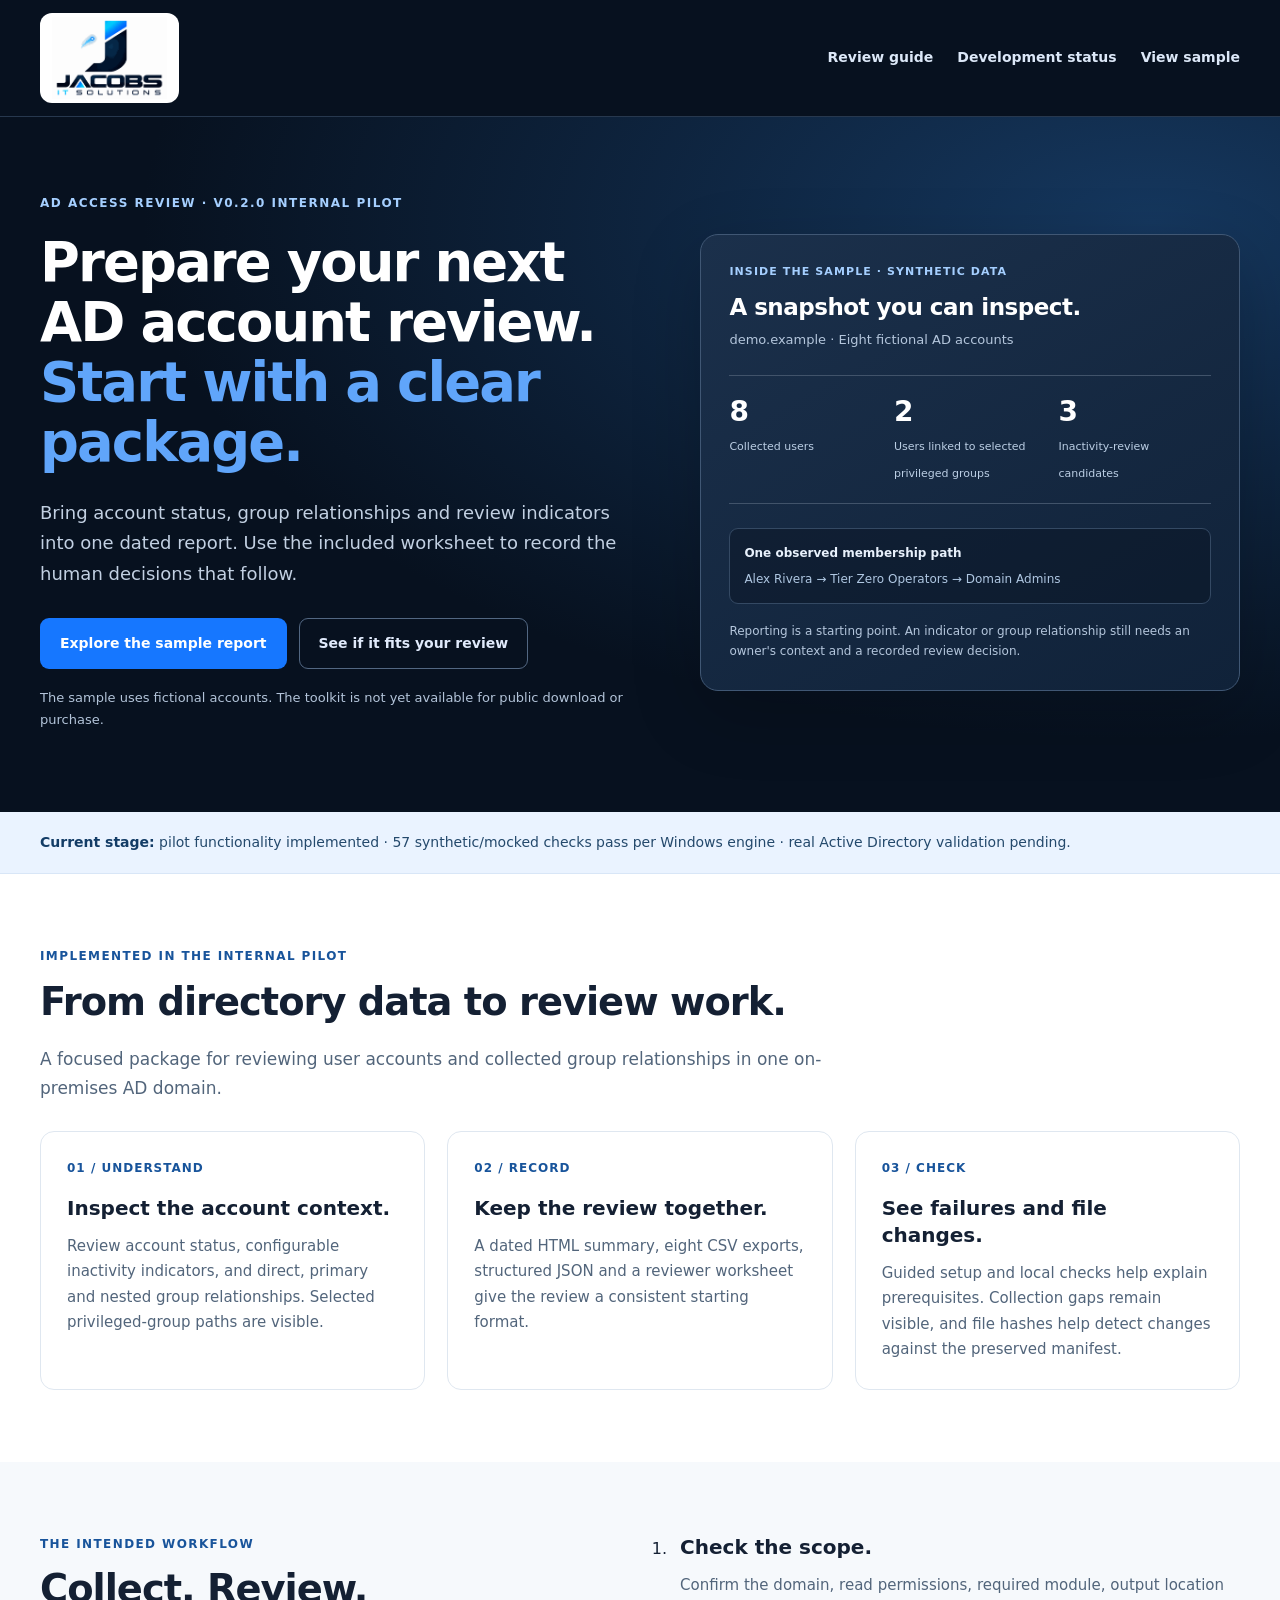
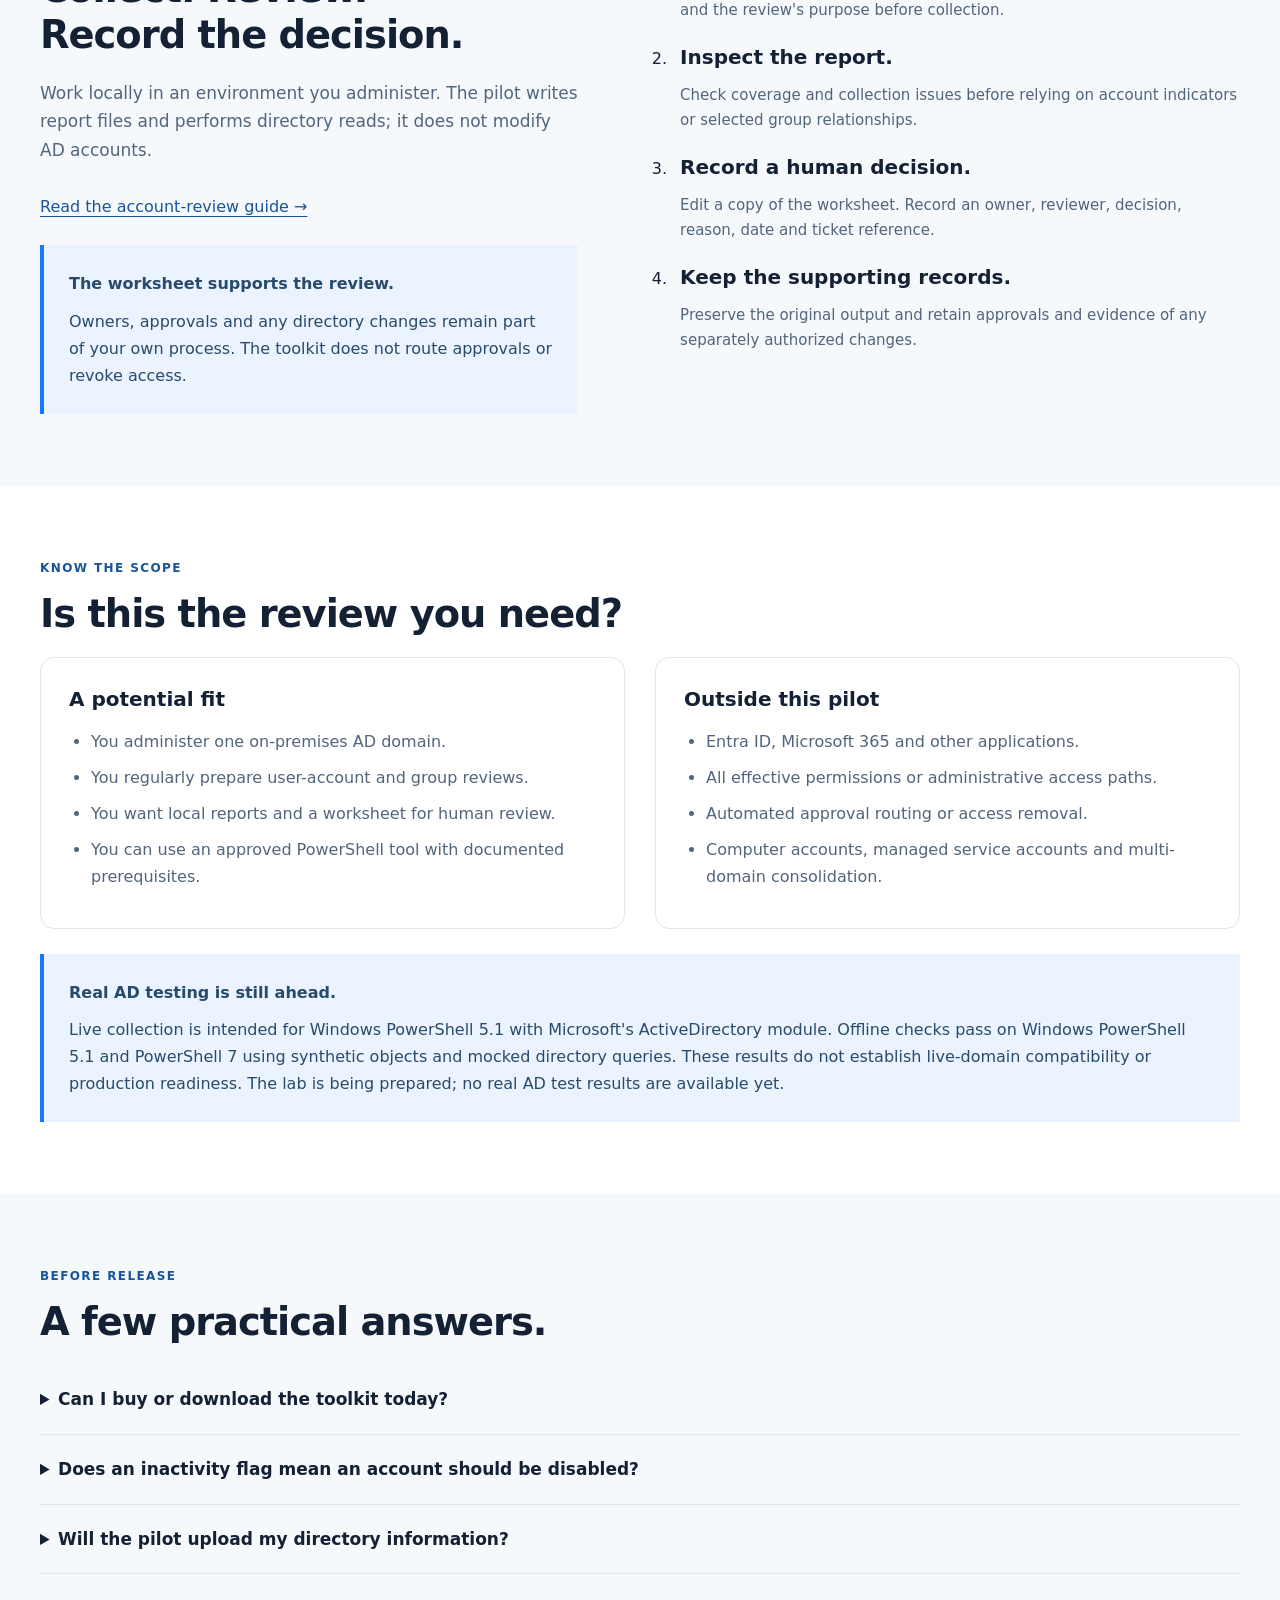
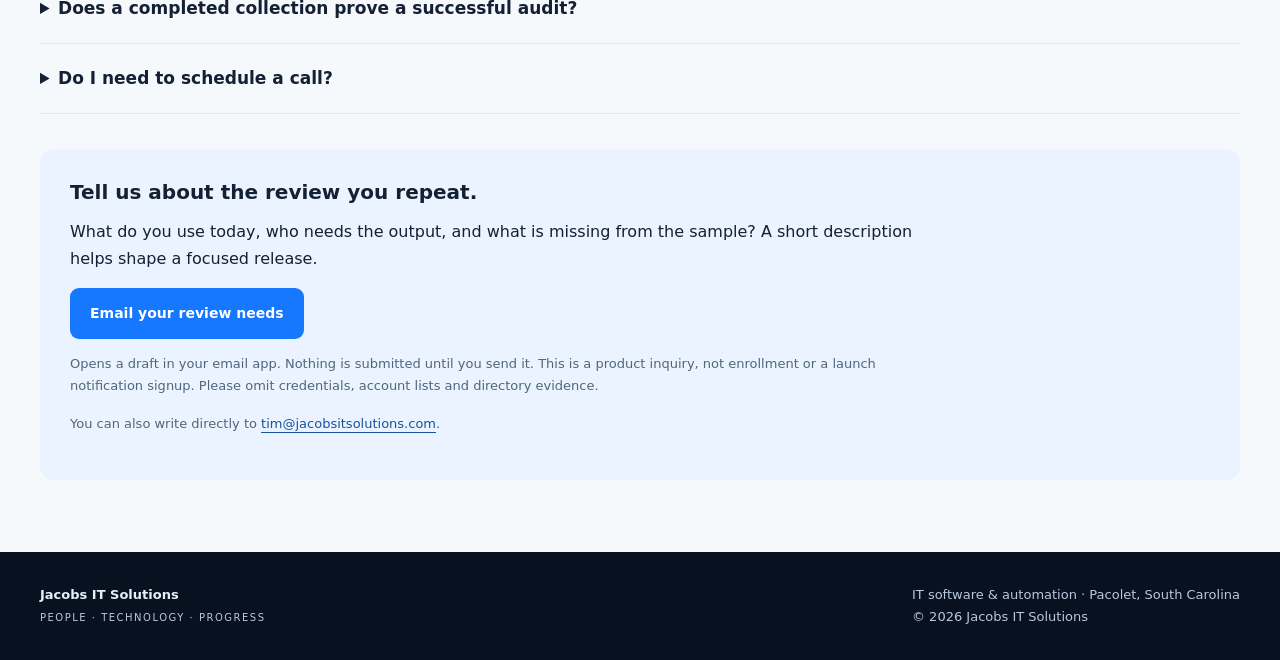
==== ad-access-review/index.html @ 7c457af1 "Publish AD Access Review product page and free account review guide" ====
<!doctype html>
<html lang="en"><head><meta charset="utf-8"><meta name="viewport" content="width=device-width,initial-scale=1">
<title>AD Account &amp; Group Review Toolkit | Jacobs IT Solutions</title>
<meta name="description" content="Explore AD Access Review: a local reporting package and reviewer worksheet for one Active Directory domain. Internal pilot; real AD testing and public release are pending.">
<meta name="theme-color" content="#07111f"><link rel="canonical" href="https://jacobsitsolutions.com/ad-access-review/">
<link rel="stylesheet" href="../launch.css"></head><body>
<a class="skip" href="#main">Skip to content</a>
<header><div class="wrap navigation"><a class="brand" href="../index.html" aria-label="Jacobs IT Solutions home"><img src="../animated-logo-1.gif" alt="Jacobs IT Solutions"></a><nav aria-label="Main navigation"><a href="../ad-account-review-guide/">Review guide</a><a class="optional" href="../index.html#roadmap">Development status</a><a href="../sample-report/report.html">View sample</a></nav></div></header>
<main id="main">
<section class="hero"><div class="wrap hero-grid"><div>
<div class="eyebrow">AD Access Review · v0.2.0 internal pilot</div>
<h1>Prepare your next<br>AD account review.<br><span class="highlight">Start with a clear package.</span></h1>
<p class="intro">Bring account status, group relationships and review indicators into one dated report. Use the included worksheet to record the human decisions that follow.</p>
<div class="actions"><a class="button" href="../sample-report/report.html">Explore the sample report</a><a class="button secondary" href="#fit">See if it fits your review</a></div>
<p class="fine">The sample uses fictional accounts. The toolkit is not yet available for public download or purchase.</p>
</div><aside class="preview" aria-label="Fictional sample output">
<div class="demo-label">Inside the sample · synthetic data</div><h2>A snapshot you can inspect.</h2><p>demo.example · Eight fictional AD accounts</p>
<div class="stats"><div><strong>8</strong><span>Collected users</span></div><div><strong>2</strong><span>Users linked to selected privileged groups</span></div><div><strong>3</strong><span>Inactivity-review candidates</span></div></div>
<div class="sample-path"><strong>One observed membership path</strong><span>Alex Rivera → Tier Zero Operators → Domain Admins</span></div>
<p class="sample-bottom">Reporting is a starting point. An indicator or group relationship still needs an owner's context and a recorded review decision.</p>
</aside></div></section>
<div class="status-band"><div class="wrap"><strong>Current stage:</strong> pilot functionality implemented · 57 synthetic/mocked checks pass per Windows engine · real Active Directory validation pending.</div></div>
<section class="content"><div class="wrap"><div class="label">Implemented in the internal pilot</div><h2>From directory data to review work.</h2><p class="lede">A focused package for reviewing user accounts and collected group relationships in one on-premises AD domain.</p>
<div class="feature-grid"><article class="feature"><div class="number">01 / UNDERSTAND</div><h3>Inspect the account context.</h3><p>Review account status, configurable inactivity indicators, and direct, primary and nested group relationships. Selected privileged-group paths are visible.</p></article><article class="feature"><div class="number">02 / RECORD</div><h3>Keep the review together.</h3><p>A dated HTML summary, eight CSV exports, structured JSON and a reviewer worksheet give the review a consistent starting format.</p></article><article class="feature"><div class="number">03 / CHECK</div><h3>See failures and file changes.</h3><p>Guided setup and local checks help explain prerequisites. Collection gaps remain visible, and file hashes help detect changes against the preserved manifest.</p></article></div></div></section>
<section class="content soft"><div class="wrap workflow"><div><div class="label">The intended workflow</div><h2>Collect. Review.<br>Record the decision.</h2><p class="lede">Work locally in an environment you administer. The pilot writes report files and performs directory reads; it does not modify AD accounts.</p><a href="../ad-account-review-guide/">Read the account-review guide →</a><div class="callout"><strong>The worksheet supports the review.</strong><p>Owners, approvals and any directory changes remain part of your own process. The toolkit does not route approvals or revoke access.</p></div></div><ol>
<li><h3>Check the scope.</h3><p>Confirm the domain, read permissions, required module, output location and the review's purpose before collection.</p></li>
<li><h3>Inspect the report.</h3><p>Check coverage and collection issues before relying on account indicators or selected group relationships.</p></li>
<li><h3>Record a human decision.</h3><p>Edit a copy of the worksheet. Record an owner, reviewer, decision, reason, date and ticket reference.</p></li>
<li><h3>Keep the supporting records.</h3><p>Preserve the original output and retain approvals and evidence of any separately authorized changes.</p></li>
</ol></div></section>
<section class="content" id="fit"><div class="wrap"><div class="label">Know the scope</div><h2>Is this the review you need?</h2><div class="scope"><div class="scope-box"><h3>A potential fit</h3><ul><li>You administer one on-premises AD domain.</li><li>You regularly prepare user-account and group reviews.</li><li>You want local reports and a worksheet for human review.</li><li>You can use an approved PowerShell tool with documented prerequisites.</li></ul></div><div class="scope-box"><h3>Outside this pilot</h3><ul><li>Entra ID, Microsoft 365 and other applications.</li><li>All effective permissions or administrative access paths.</li><li>Automated approval routing or access removal.</li><li>Computer accounts, managed service accounts and multi-domain consolidation.</li></ul></div></div><div class="callout"><strong>Real AD testing is still ahead.</strong><p>Live collection is intended for Windows PowerShell 5.1 with Microsoft's ActiveDirectory module. Offline checks pass on Windows PowerShell 5.1 and PowerShell 7 using synthetic objects and mocked directory queries. These results do not establish live-domain compatibility or production readiness. The lab is being prepared; no real AD test results are available yet.</p></div></div></section>
<section class="content soft" id="questions"><div class="wrap"><div class="label">Before release</div><h2>A few practical answers.</h2>
<details><summary>Can I buy or download the toolkit today?</summary><p>No. AD Access Review is an internal pilot. You can inspect the synthetic sample and use the free review-preparation guide and blank templates. A toolkit download, price and purchase link will follow validation and release preparation.</p></details>
<details><summary>Does an inactivity flag mean an account should be disabled?</summary><p>No. Replicated logon timestamps can be delayed or missing. Service accounts and emergency accounts need context. The indicators prompt a human review; they do not authorize removal.</p></details>
<details><summary>Will the pilot upload my directory information?</summary><p>The pilot writes local report files and implements no vendor-upload or telemetry workflow. Protect those files under your organization's access and retention rules.</p></details>
<details><summary>Does a completed collection prove a successful audit?</summary><p>No. Collection status describes the requested queries and modeled relationships within the stated scope. It does not establish security, compliance or completion of the human review. File hashes also do not authenticate an unsigned manifest.</p></details>
<details><summary>Do I need to schedule a call?</summary><p>No call is required to inspect the sample or ask a product question. Our direction is documented, self-service software with product questions by email.</p></details>
<div class="email-box"><h3>Tell us about the review you repeat.</h3><p>What do you use today, who needs the output, and what is missing from the sample? A short description helps shape a focused release.</p><a class="button" href="mailto:tim@jacobsitsolutions.com?subject=AD%20Access%20Review%20-%20product%20page%20feedback&amp;body=My%20current%20review%20method%3A%0AWho%20uses%20the%20output%3A%0AThe%20scope%20I%20need%3A%0AThe%20main%20gap%20in%20the%20sample%3A%0A">Email your review needs</a><p class="fine">Opens a draft in your email app. Nothing is submitted until you send it. This is a product inquiry, not enrollment or a launch notification signup. Please omit credentials, account lists and directory evidence.</p><p class="small">You can also write directly to <a href="mailto:tim@jacobsitsolutions.com">tim@jacobsitsolutions.com</a>.</p></div>
</div></section>
</main><footer><div class="wrap footer-content"><div><strong>Jacobs IT Solutions</strong><span class="footer-tag">PEOPLE · TECHNOLOGY · PROGRESS</span></div><div>IT software &amp; automation · Pacolet, South Carolina<br>© 2026 Jacobs IT Solutions</div></div></footer>
</body></html>
---- launch.css ----
:root{--navy:#07111f;--blue:#1677ff;--blue-light:#60a5fa;--text:#142033;--muted:#52657b;--border:#dfe7f0;--soft:#f6f9fc}
*{box-sizing:border-box;margin:0;padding:0}
html{scroll-behavior:smooth}
body{font-family:Inter,ui-sans-serif,system-ui,-apple-system,BlinkMacSystemFont,"Segoe UI",sans-serif;color:var(--text);background:#fff;line-height:1.7}
a{color:#18549b;text-underline-offset:4px}
img{max-width:100%}
button,a{touch-action:manipulation}
:focus-visible{outline:3px solid #60a5fa;outline-offset:5px}
.skip{position:absolute;top:-100px;left:16px;z-index:100;background:#fff;padding:12px}
.skip:focus{top:12px}
.wrap{width:min(1200px,calc(100% - 48px));margin:auto}
header{background:var(--navy);border-bottom:1px solid #27384e}
.navigation{min-height:116px;display:flex;align-items:center;justify-content:space-between;gap:25px;padding:12px 0}
.brand{display:block;flex-shrink:0;border-radius:12px;background:#fff;padding:4px 12px;line-height:0}
.brand img{height:82px;width:auto}
nav{display:flex;align-items:center;gap:24px}
nav a{color:#dce8f8;text-decoration:none;font-size:14px;font-weight:700}
nav a:hover{text-decoration:underline}
.eyebrow{font-size:12px;letter-spacing:1.5px;text-transform:uppercase;font-weight:800;color:#a5cfff;margin-bottom:20px}
.hero{padding:76px 0 80px;background:radial-gradient(ellipse at 90% 15%,#15375e 0,transparent 62%),var(--navy);color:white}
.hero-grid{display:grid;grid-template-columns:1.12fr 1fr;gap:56px;align-items:center}
h1{font-size:clamp(2.55rem,4.25vw,3.65rem);line-height:1.1;letter-spacing:-1.9px;max-width:740px;margin-bottom:25px}
.highlight{color:var(--blue-light)}
.intro{font-size:18px;color:#c2d0e2;max-width:650px}
.actions{display:flex;gap:12px;flex-wrap:wrap;margin:28px 0 18px}
.button{display:inline-flex;align-items:center;justify-content:center;padding:13px 19px;border-radius:9px;background:var(--blue);color:#fff;text-decoration:none;font-weight:750;font-size:14px;min-height:48px;border:1px solid transparent}
.button:hover{background:#0966df}
.button.secondary{background:transparent;border-color:#526782;color:#e0eafb}
.button.outline{background:white;border-color:#b6cce7;color:#18549b}
.fine{font-size:13px;color:#b3c4d9;max-width:620px}
.preview{border:1px solid #405774;border-radius:18px;background:linear-gradient(150deg,#1b304b,#102239);box-shadow:0 22px 70px #0003;padding:28px;min-width:0}
.demo-label{color:#a5cfff;font-size:11px;font-weight:850;letter-spacing:1.1px;text-transform:uppercase}
.preview h2{font-size:23px;line-height:1.3;margin:12px 0 6px;letter-spacing:-.5px}
.preview p{color:#b4c6dc;font-size:13px}
.stats{display:grid;grid-template-columns:repeat(3,1fr);gap:12px;margin:24px 0;border-top:1px solid #41536a;border-bottom:1px solid #41536a;padding:18px 0}
.stats strong{display:block;color:#fff;font-size:28px;line-height:1.3}
.stats span{font-size:11px;color:#bbcee4}
.sample-path{padding:14px;background:#07111f6e;border:1px solid #344963;border-radius:9px;font-size:12px;overflow-wrap:anywhere}
.sample-path strong{display:block;color:#e8f1fc;margin-bottom:5px}
.sample-path span{color:#afc7e2}
.sample-bottom{margin-top:17px!important;font-size:12px!important}
.status-band{background:#eaf3ff;border-bottom:1px solid #d8e6f7;padding:19px 0;font-size:14px;color:#24496c}
.status-band strong{color:#133c66}
section.content{padding:72px 0}
.soft{background:var(--soft)}
.label{color:#18549b;font-size:12px;letter-spacing:1.4px;font-weight:850;text-transform:uppercase;margin-bottom:12px}
h2{font-size:clamp(1.85rem,3vw,2.6rem);line-height:1.2;letter-spacing:-1px;margin-bottom:20px}
h3{font-size:20px;line-height:1.35;margin-bottom:12px}
.lede{color:var(--muted);max-width:810px;font-size:17px;margin-bottom:28px}
.feature-grid{display:grid;grid-template-columns:repeat(3,minmax(0,1fr));gap:22px}
.feature{border:1px solid var(--border);border-radius:14px;padding:26px;background:#fff}
.feature p{color:var(--muted);font-size:15px}
.number{font-size:12px;color:#18549b;font-weight:850;letter-spacing:1px;margin-bottom:17px}
.workflow{display:grid;grid-template-columns:1fr 1.1fr;gap:70px;align-items:start}
.workflow ol{padding-left:24px}
.workflow li{padding:0 0 20px 8px}
.workflow li p{color:var(--muted);font-size:15px}
.callout{padding:25px;border-left:4px solid var(--blue);background:#eaf3ff;margin-top:25px;color:#294b6b}
.callout p{margin-top:10px}
.scope{display:grid;grid-template-columns:1fr 1fr;gap:30px}
.scope-box{border:1px solid var(--border);padding:28px;border-radius:14px}
.scope-box p{color:var(--muted)}
ul{padding-left:22px}
.scope-box ul{color:var(--muted);margin-top:15px}
.scope-box li{margin-bottom:9px}
details{border-bottom:1px solid var(--border);padding:20px 0}
summary{font-weight:750;font-size:17px;cursor:pointer}
details p{margin-top:13px;color:var(--muted);max-width:850px}
.email-box{margin-top:35px;padding:30px;border-radius:14px;background:#eaf3ff}
.email-box p{max-width:850px;margin-bottom:15px}
.email-box .fine{color:#52657b;margin-top:14px}
footer{padding:32px 0;background:var(--navy);color:#b8c9de;font-size:13px}
.footer-content{display:flex;justify-content:space-between;gap:25px;align-items:center}
.footer-content strong{color:#e6eef8;display:block}
.footer-tag{font-size:10px;letter-spacing:1.5px}
.article-head{max-width:850px}
.article-head h1{font-size:clamp(2.4rem,5vw,3.8rem)}
.article-grid{display:grid;grid-template-columns:minmax(0,800px) 270px;gap:70px;align-items:start}
.article section{padding:0 0 36px;margin-bottom:28px;border-bottom:1px solid var(--border);scroll-margin-top:20px}
.article h2{font-size:28px;letter-spacing:-.5px}
.article p{margin-bottom:15px;color:#3e536b}
.article li{margin-bottom:10px;color:#3e536b}
.article-aside{position:sticky;top:25px;background:var(--soft);border:1px solid var(--border);padding:23px;border-radius:14px;font-size:14px}
.article-aside ul{list-style:none;padding:0}
.article-aside li{margin:10px 0}
.download-row{display:flex;flex-wrap:wrap;gap:12px;margin:25px 0}
.small{font-size:13px;color:var(--muted)}
@media(max-width:1000px){.hero-grid{gap:30px}.hero{padding:55px 0}.feature-grid{grid-template-columns:1fr}.workflow{gap:35px}.article-grid{grid-template-columns:1fr;gap:0}.article-aside{position:static;margin-bottom:30px;grid-row:1}}
@media(max-width:730px){.wrap{width:calc(100% - 36px)}.navigation{min-height:88px;gap:12px}.brand{padding:4px 8px}.brand img{height:56px}nav{gap:14px}nav a{font-size:12px}nav .optional{display:none}.hero-grid,.workflow,.scope{grid-template-columns:1fr}.hero{padding:43px 0 45px}.hero-grid{gap:33px}h1{font-size:2.65rem;letter-spacing:-1.3px}.intro{font-size:17px}.preview{padding:22px}.actions{gap:10px}.button{padding:12px 15px}section.content{padding:48px 0}.stats{gap:8px}.footer-content{flex-direction:column;align-items:flex-start}.email-box{padding:23px}.article section{scroll-margin-top:15px}.article-head h1{font-size:2.6rem}.scope{gap:20px}}
@media(prefers-reduced-motion:reduce){html{scroll-behavior:auto}}
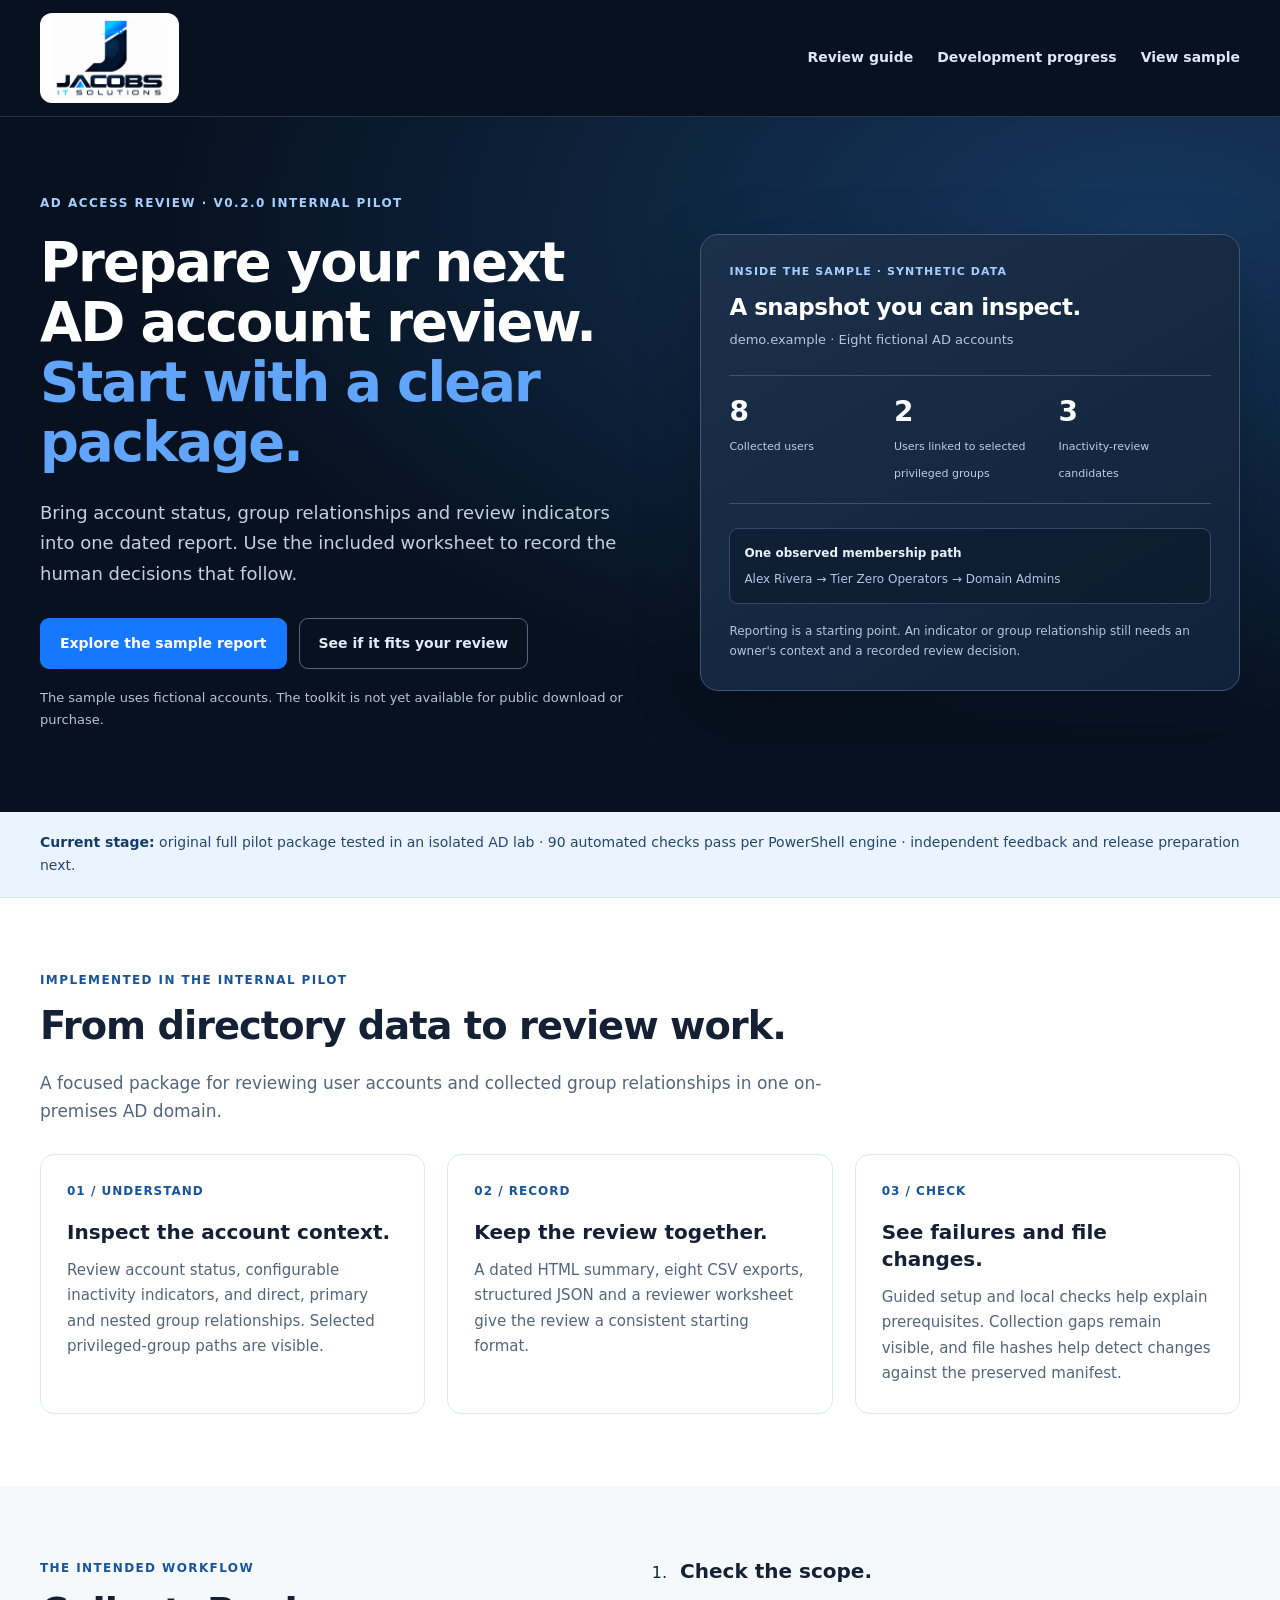
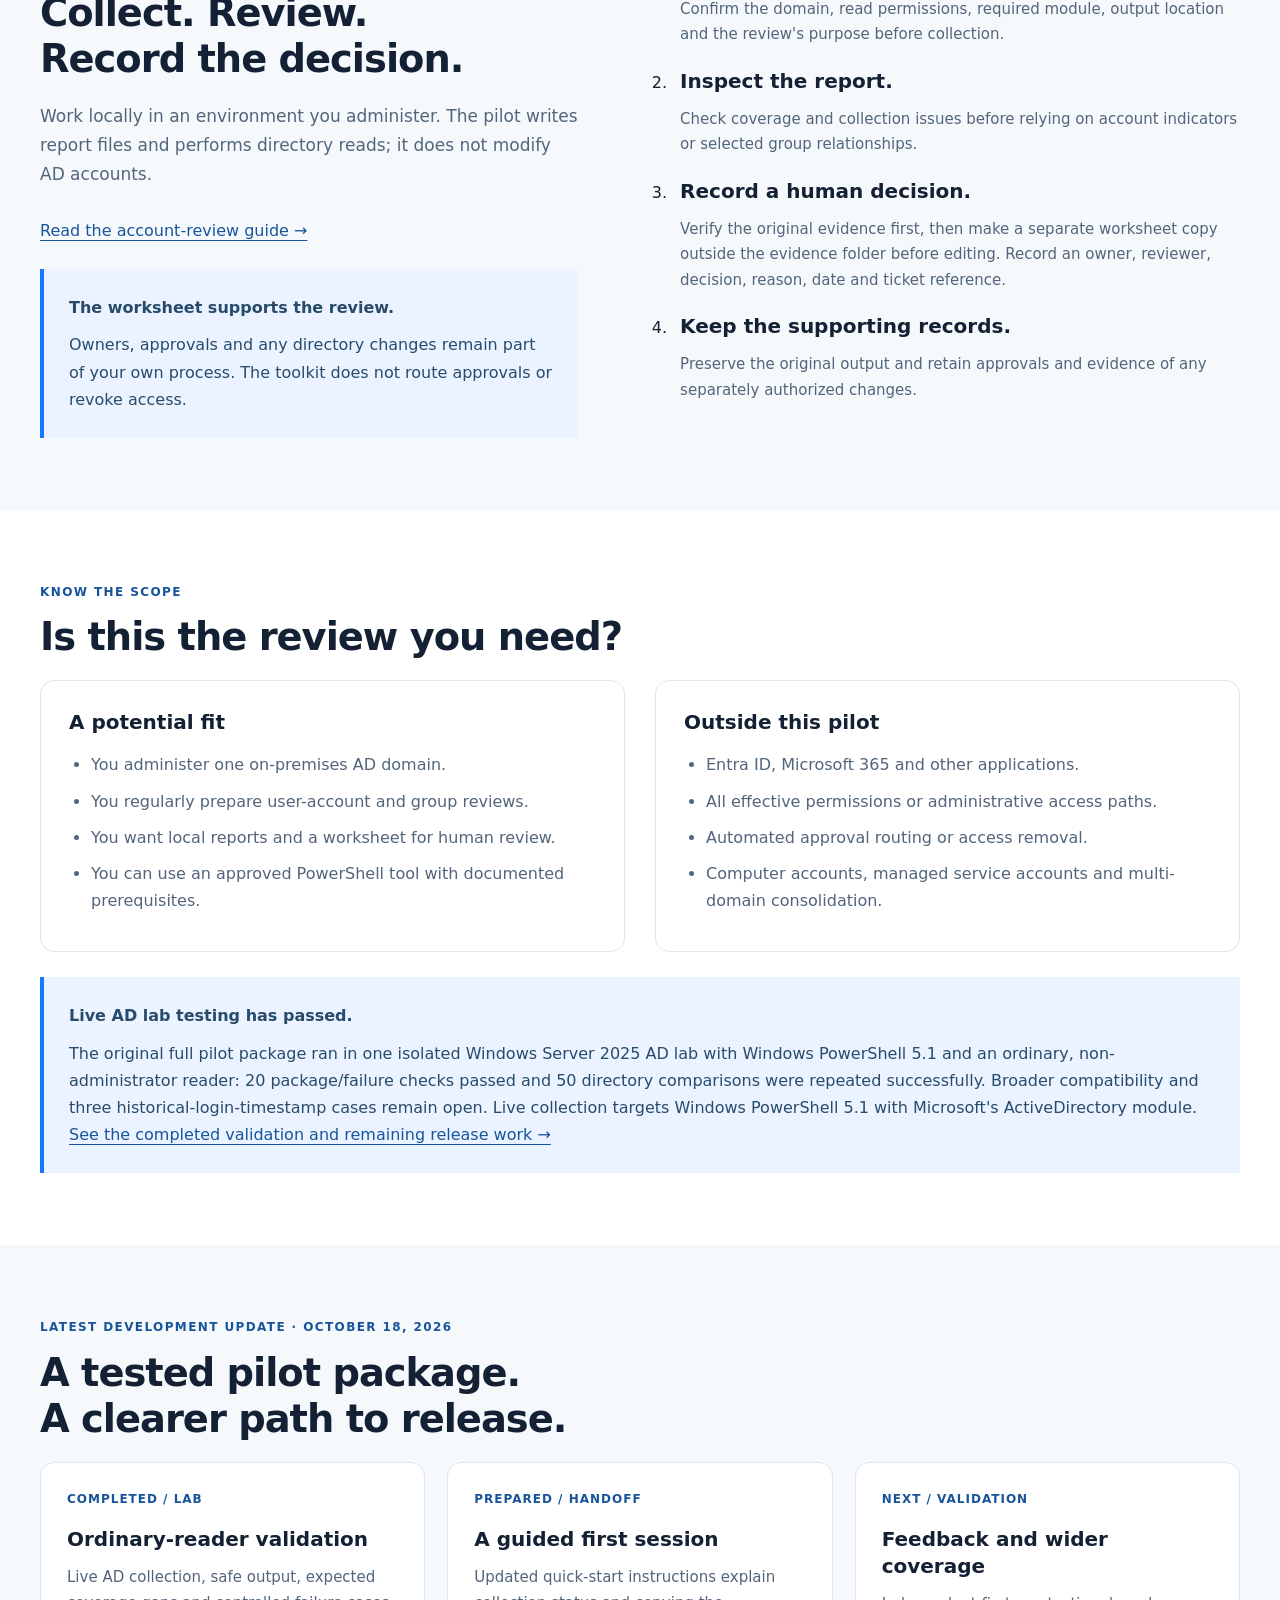
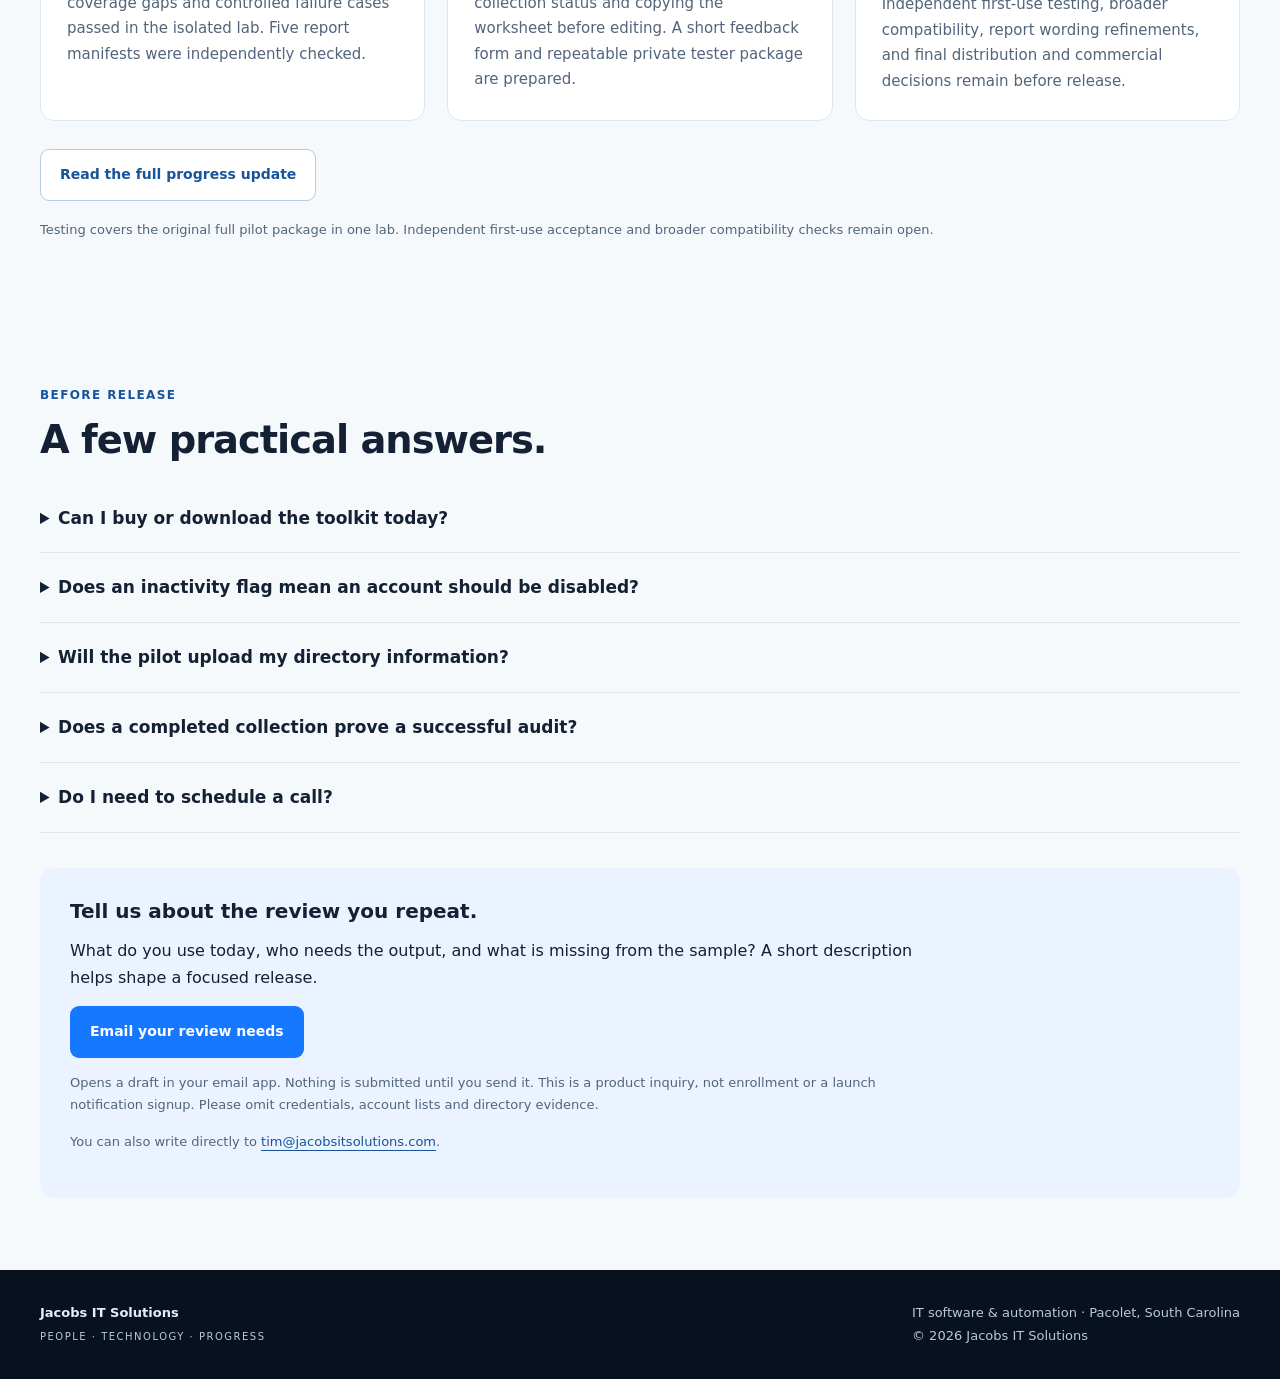
==== commit d8b5cd50: "Publish approved AD Access Review lab progress and release preparation update" ====
--- a/ad-access-review/index.html
+++ b/ad-access-review/index.html
@@ -1,11 +1,11 @@
 <!doctype html>
 <html lang="en"><head><meta charset="utf-8"><meta name="viewport" content="width=device-width,initial-scale=1">
 <title>AD Account &amp; Group Review Toolkit | Jacobs IT Solutions</title>
-<meta name="description" content="Explore AD Access Review: a local reporting package and reviewer worksheet for one Active Directory domain. Internal pilot; real AD testing and public release are pending.">
+<meta name="description" content="Explore AD Access Review: a local reporting package and reviewer worksheet for one Active Directory domain. Internal pilot with completed isolated AD lab testing; broader validation and public release are still pending.">
 <meta name="theme-color" content="#07111f"><link rel="canonical" href="https://jacobsitsolutions.com/ad-access-review/">
 <link rel="stylesheet" href="../launch.css"></head><body>
 <a class="skip" href="#main">Skip to content</a>
-<header><div class="wrap navigation"><a class="brand" href="../index.html" aria-label="Jacobs IT Solutions home"><img src="../animated-logo-1.gif" alt="Jacobs IT Solutions"></a><nav aria-label="Main navigation"><a href="../ad-account-review-guide/">Review guide</a><a class="optional" href="../index.html#roadmap">Development status</a><a href="../sample-report/report.html">View sample</a></nav></div></header>
+<header><div class="wrap navigation"><a class="brand" href="../index.html" aria-label="Jacobs IT Solutions home"><img src="../animated-logo-1.gif" alt="Jacobs IT Solutions"></a><nav aria-label="Main navigation"><a href="../ad-account-review-guide/">Review guide</a><a class="optional" href="../development-progress/">Development progress</a><a href="../sample-report/report.html">View sample</a></nav></div></header>
 <main id="main">
 <section class="hero"><div class="wrap hero-grid"><div>
 <div class="eyebrow">AD Access Review · v0.2.0 internal pilot</div>
@@ -19,18 +19,19 @@
 <div class="sample-path"><strong>One observed membership path</strong><span>Alex Rivera → Tier Zero Operators → Domain Admins</span></div>
 <p class="sample-bottom">Reporting is a starting point. An indicator or group relationship still needs an owner's context and a recorded review decision.</p>
 </aside></div></section>
-<div class="status-band"><div class="wrap"><strong>Current stage:</strong> pilot functionality implemented · 57 synthetic/mocked checks pass per Windows engine · real Active Directory validation pending.</div></div>
+<div class="status-band"><div class="wrap"><strong>Current stage:</strong> original full pilot package tested in an isolated AD lab · 90 automated checks pass per PowerShell engine · independent feedback and release preparation next.</div></div>
 <section class="content"><div class="wrap"><div class="label">Implemented in the internal pilot</div><h2>From directory data to review work.</h2><p class="lede">A focused package for reviewing user accounts and collected group relationships in one on-premises AD domain.</p>
 <div class="feature-grid"><article class="feature"><div class="number">01 / UNDERSTAND</div><h3>Inspect the account context.</h3><p>Review account status, configurable inactivity indicators, and direct, primary and nested group relationships. Selected privileged-group paths are visible.</p></article><article class="feature"><div class="number">02 / RECORD</div><h3>Keep the review together.</h3><p>A dated HTML summary, eight CSV exports, structured JSON and a reviewer worksheet give the review a consistent starting format.</p></article><article class="feature"><div class="number">03 / CHECK</div><h3>See failures and file changes.</h3><p>Guided setup and local checks help explain prerequisites. Collection gaps remain visible, and file hashes help detect changes against the preserved manifest.</p></article></div></div></section>
 <section class="content soft"><div class="wrap workflow"><div><div class="label">The intended workflow</div><h2>Collect. Review.<br>Record the decision.</h2><p class="lede">Work locally in an environment you administer. The pilot writes report files and performs directory reads; it does not modify AD accounts.</p><a href="../ad-account-review-guide/">Read the account-review guide →</a><div class="callout"><strong>The worksheet supports the review.</strong><p>Owners, approvals and any directory changes remain part of your own process. The toolkit does not route approvals or revoke access.</p></div></div><ol>
 <li><h3>Check the scope.</h3><p>Confirm the domain, read permissions, required module, output location and the review's purpose before collection.</p></li>
 <li><h3>Inspect the report.</h3><p>Check coverage and collection issues before relying on account indicators or selected group relationships.</p></li>
-<li><h3>Record a human decision.</h3><p>Edit a copy of the worksheet. Record an owner, reviewer, decision, reason, date and ticket reference.</p></li>
+<li><h3>Record a human decision.</h3><p>Verify the original evidence first, then make a separate worksheet copy outside the evidence folder before editing. Record an owner, reviewer, decision, reason, date and ticket reference.</p></li>
 <li><h3>Keep the supporting records.</h3><p>Preserve the original output and retain approvals and evidence of any separately authorized changes.</p></li>
 </ol></div></section>
-<section class="content" id="fit"><div class="wrap"><div class="label">Know the scope</div><h2>Is this the review you need?</h2><div class="scope"><div class="scope-box"><h3>A potential fit</h3><ul><li>You administer one on-premises AD domain.</li><li>You regularly prepare user-account and group reviews.</li><li>You want local reports and a worksheet for human review.</li><li>You can use an approved PowerShell tool with documented prerequisites.</li></ul></div><div class="scope-box"><h3>Outside this pilot</h3><ul><li>Entra ID, Microsoft 365 and other applications.</li><li>All effective permissions or administrative access paths.</li><li>Automated approval routing or access removal.</li><li>Computer accounts, managed service accounts and multi-domain consolidation.</li></ul></div></div><div class="callout"><strong>Real AD testing is still ahead.</strong><p>Live collection is intended for Windows PowerShell 5.1 with Microsoft's ActiveDirectory module. Offline checks pass on Windows PowerShell 5.1 and PowerShell 7 using synthetic objects and mocked directory queries. These results do not establish live-domain compatibility or production readiness. The lab is being prepared; no real AD test results are available yet.</p></div></div></section>
+<section class="content" id="fit"><div class="wrap"><div class="label">Know the scope</div><h2>Is this the review you need?</h2><div class="scope"><div class="scope-box"><h3>A potential fit</h3><ul><li>You administer one on-premises AD domain.</li><li>You regularly prepare user-account and group reviews.</li><li>You want local reports and a worksheet for human review.</li><li>You can use an approved PowerShell tool with documented prerequisites.</li></ul></div><div class="scope-box"><h3>Outside this pilot</h3><ul><li>Entra ID, Microsoft 365 and other applications.</li><li>All effective permissions or administrative access paths.</li><li>Automated approval routing or access removal.</li><li>Computer accounts, managed service accounts and multi-domain consolidation.</li></ul></div></div><div class="callout"><strong>Live AD lab testing has passed.</strong><p>The original full pilot package ran in one isolated Windows Server 2025 AD lab with Windows PowerShell 5.1 and an ordinary, non-administrator reader: 20 package/failure checks passed and 50 directory comparisons were repeated successfully. Broader compatibility and three historical-login-timestamp cases remain open. Live collection targets Windows PowerShell 5.1 with Microsoft's ActiveDirectory module. <a href="../development-progress/">See the completed validation and remaining release work →</a></p></div></div></section>
+<section class="content soft" id="progress"><div class="wrap"><div class="label">Latest development update · October 18, 2026</div><h2>A tested pilot package.<br>A clearer path to release.</h2><div class="feature-grid"><article class="feature"><div class="number">COMPLETED / LAB</div><h3>Ordinary-reader validation</h3><p>Live AD collection, safe output, expected coverage gaps and controlled failure cases passed in the isolated lab. Five report manifests were independently checked.</p></article><article class="feature"><div class="number">PREPARED / HANDOFF</div><h3>A guided first session</h3><p>Updated quick-start instructions explain collection status and copying the worksheet before editing. A short feedback form and repeatable private tester package are prepared.</p></article><article class="feature"><div class="number">NEXT / VALIDATION</div><h3>Feedback and wider coverage</h3><p>Independent first-use testing, broader compatibility, report wording refinements, and final distribution and commercial decisions remain before release.</p></article></div><div class="actions"><a class="button outline" href="../development-progress/">Read the full progress update</a></div><p class="small">Testing covers the original full pilot package in one lab. Independent first-use acceptance and broader compatibility checks remain open.</p></div></section>
 <section class="content soft" id="questions"><div class="wrap"><div class="label">Before release</div><h2>A few practical answers.</h2>
-<details><summary>Can I buy or download the toolkit today?</summary><p>No. AD Access Review is an internal pilot. You can inspect the synthetic sample and use the free review-preparation guide and blank templates. A toolkit download, price and purchase link will follow validation and release preparation.</p></details>
+<details><summary>Can I buy or download the toolkit today?</summary><p>No. AD Access Review is an internal pilot. You can inspect the synthetic sample and use the free review-preparation guide and blank templates. A toolkit download, price and purchase link will follow the remaining validation and release preparation. Updated first-session guidance and tester feedback materials are prepared; independent first-use acceptance is still ahead.</p></details>
 <details><summary>Does an inactivity flag mean an account should be disabled?</summary><p>No. Replicated logon timestamps can be delayed or missing. Service accounts and emergency accounts need context. The indicators prompt a human review; they do not authorize removal.</p></details>
 <details><summary>Will the pilot upload my directory information?</summary><p>The pilot writes local report files and implements no vendor-upload or telemetry workflow. Protect those files under your organization's access and retention rules.</p></details>
 <details><summary>Does a completed collection prove a successful audit?</summary><p>No. Collection status describes the requested queries and modeled relationships within the stated scope. It does not establish security, compliance or completion of the human review. File hashes also do not authenticate an unsigned manifest.</p></details>
